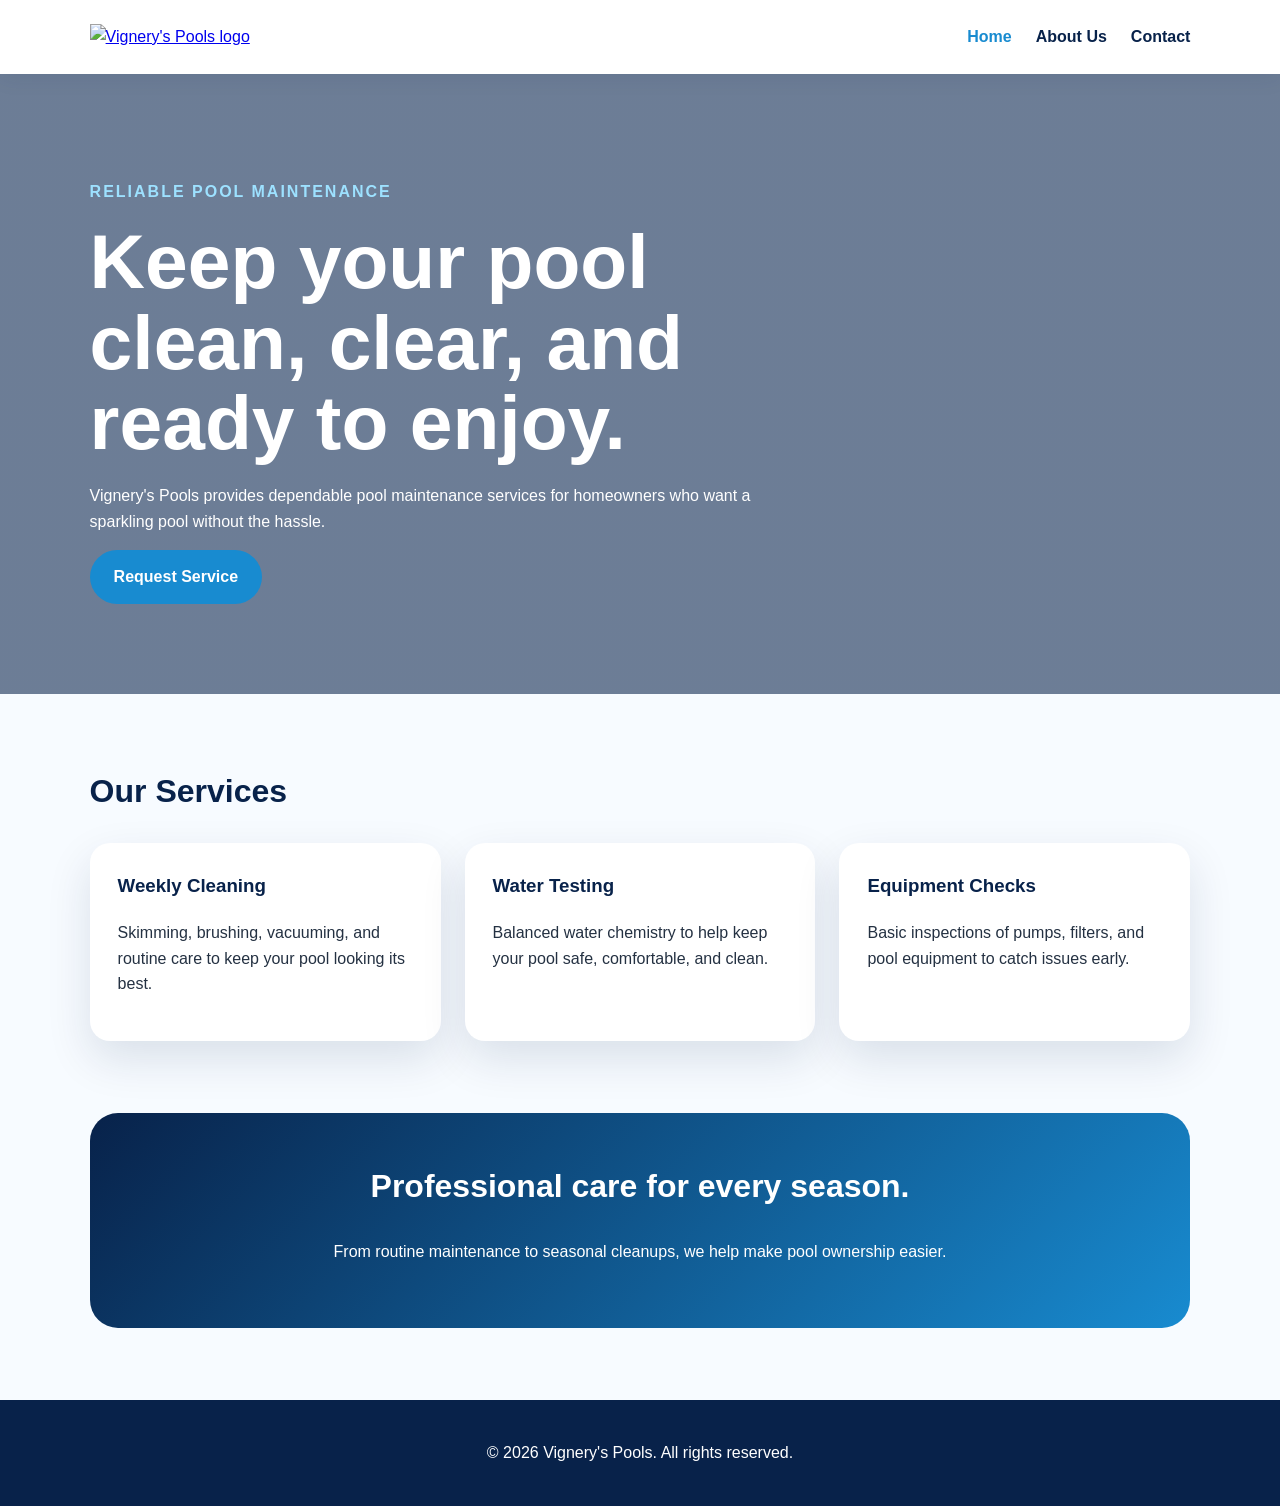
==== index.html @ f6c72c8c "Update index.html" ====
<!DOCTYPE html>
<html lang="en">
<head>
  <meta charset="UTF-8" />
  <meta name="viewport" content="width=device-width, initial-scale=1.0" />
  <title>Vignery's Pools | Pool Maintenance</title>
  <link rel="stylesheet" href="styles.css" />
</head>
<body>
  <header class="site-header">
    <a class="brand" href="index.html">
      <img src="https://github.com/mikevignery/Test_Site/blob/main/logo.png?raw=true" alt="Vignery's Pools logo" />
    </a>
    <nav class="nav">
      <a href="index.html" class="active">Home</a>
      <a href="about-us.html">About Us</a>
      <a href="contact.html">Contact</a>
    </nav>
  </header>

  <main>
    <section class="hero">
      <div class="hero-content">
        <p class="eyebrow">Reliable Pool Maintenance</p>
        <h1>Keep your pool clean, clear, and ready to enjoy.</h1>
        <p>
          Vignery's Pools provides dependable pool maintenance services for homeowners who want a sparkling pool without the hassle.
        </p>
        <a class="button" href="contact.html">Request Service</a>
      </div>
    </section>

    <section class="section">
      <h2>Our Services</h2>
      <div class="cards">
        <article class="card">
          <h3>Weekly Cleaning</h3>
          <p>Skimming, brushing, vacuuming, and routine care to keep your pool looking its best.</p>
        </article>
        <article class="card">
          <h3>Water Testing</h3>
          <p>Balanced water chemistry to help keep your pool safe, comfortable, and clean.</p>
        </article>
        <article class="card">
          <h3>Equipment Checks</h3>
          <p>Basic inspections of pumps, filters, and pool equipment to catch issues early.</p>
        </article>
      </div>
    </section>

    <section class="banner">
      <h2>Professional care for every season.</h2>
      <p>From routine maintenance to seasonal cleanups, we help make pool ownership easier.</p>
    </section>
  </main>

  <footer>
    <p>&copy; 2026 Vignery's Pools. All rights reserved.</p>
  </footer>
</body>
</html>
---- styles.css ----
:root {
  --navy: #08224a;
  --blue: #188bd0;
  --light-blue: #eaf7ff;
  --text: #243142;
  --muted: #667085;
  --white: #ffffff;
  --shadow: 0 18px 45px rgba(8, 34, 74, 0.12);
}

* {
  box-sizing: border-box;
}

.contact-form {
  max-width: 650px;
  margin: 30px auto 0;
  display: flex;
  flex-direction: column;
  gap: 12px;
}

.contact-form input,
.contact-form textarea {
  padding: 14px;
  border: 1px solid #cfd8dc;
  border-radius: 8px;
  font-size: 1rem;
}

.contact-form button {
  margin-top: 10px;
  padding: 14px;
  border: none;
  border-radius: 8px;
  background: #0077b6;
  color: white;
  font-size: 1rem;
  font-weight: bold;
  cursor: pointer;
}

body {
  margin: 0;
  font-family: Arial, Helvetica, sans-serif;
  color: var(--text);
  background: #f7fbff;
  line-height: 1.6;
}

.site-header {
  display: flex;
  align-items: center;
  justify-content: space-between;
  padding: 24px 7%;
  background: var(--white);
  box-shadow: 0 4px 20px rgba(8, 34, 74, 0.08);
  position: sticky;
  top: 0;
  z-index: 10;
}

.brand img {
  width: 165px;
  height: auto;
  display: block;
}

.nav {
  display: flex;
  gap: 24px;
}

.nav a {
  color: var(--navy);
  text-decoration: none;
  font-weight: 700;
}

.nav a:hover,
.nav a.active {
  color: var(--blue);
}

.hero {
  min-height: 620px;
  display: flex;
  align-items: center;
  padding: 80px 7%;
  background:
    linear-gradient(rgba(8, 34, 74, 0.58), rgba(8, 34, 74, 0.58)),
    url('https://images.unsplash.com/photo-1575429198097-0414ec08e8cd?auto=format&fit=crop&w=1800&q=80') center/cover;
  color: var(--white);
}

.hero-content {
  max-width: 680px;
}

.eyebrow {
  text-transform: uppercase;
  letter-spacing: 2px;
  font-weight: 700;
  color: #9de1ff;
}

h1 {
  font-size: clamp(2.4rem, 6vw, 4.8rem);
  line-height: 1.05;
  margin: 0 0 20px;
}

h2 {
  color: var(--navy);
  font-size: 2rem;
  margin-top: 0;
}

.button,
button {
  display: inline-block;
  border: none;
  background: var(--blue);
  color: var(--white);
  padding: 14px 24px;
  border-radius: 999px;
  font-weight: 800;
  text-decoration: none;
  cursor: pointer;
  transition: transform 0.2s ease, background 0.2s ease;
}

.button:hover,
button:hover {
  transform: translateY(-2px);
  background: #0f73b2;
}

.section {
  padding: 72px 7%;
}

.cards {
  display: grid;
  grid-template-columns: repeat(3, 1fr);
  gap: 24px;
}

.card,
.highlight-box,
.contact-form,
.contact-card {
  background: var(--white);
  border-radius: 20px;
  padding: 28px;
  box-shadow: var(--shadow);
}

.card h3 {
  color: var(--navy);
  margin-top: 0;
}

.banner {
  margin: 0 7% 72px;
  padding: 48px;
  border-radius: 28px;
  background: linear-gradient(135deg, var(--navy), var(--blue));
  color: var(--white);
  text-align: center;
}

.banner h2,
.banner p {
  color: var(--white);
}

.banner.light {
  background: var(--light-blue);
  color: var(--navy);
}

.banner.light h2 {
  color: var(--navy);
}

.page-hero {
  padding: 80px 7%;
  background: linear-gradient(135deg, var(--light-blue), #ffffff);
  text-align: center;
}

.page-hero p {
  max-width: 720px;
  margin: 0 auto;
  color: var(--muted);
}

.two-column,
.contact-layout {
  display: grid;
  grid-template-columns: 1.3fr 0.7fr;
  gap: 32px;
  align-items: start;
}

.highlight-box ul {
  padding-left: 20px;
  margin-bottom: 0;
}

.contact-form {
  display: grid;
  gap: 12px;
}

label {
  font-weight: 700;
  color: var(--navy);
}

input,
textarea {
  width: 100%;
  padding: 14px 16px;
  border: 1px solid #d0d7e2;
  border-radius: 12px;
  font: inherit;
}

textarea {
  resize: vertical;
}

.note {
  font-size: 0.95rem;
  color: var(--muted);
}

footer {
  padding: 24px 7%;
  background: var(--navy);
  color: var(--white);
  text-align: center;
}

@media (max-width: 800px) {
  .site-header {
    flex-direction: column;
    gap: 16px;
  }

  .nav {
    flex-wrap: wrap;
    justify-content: center;
  }

  .cards,
  .two-column,
  .contact-layout {
    grid-template-columns: 1fr;
  }

  .hero {
    min-height: 520px;
  }
}
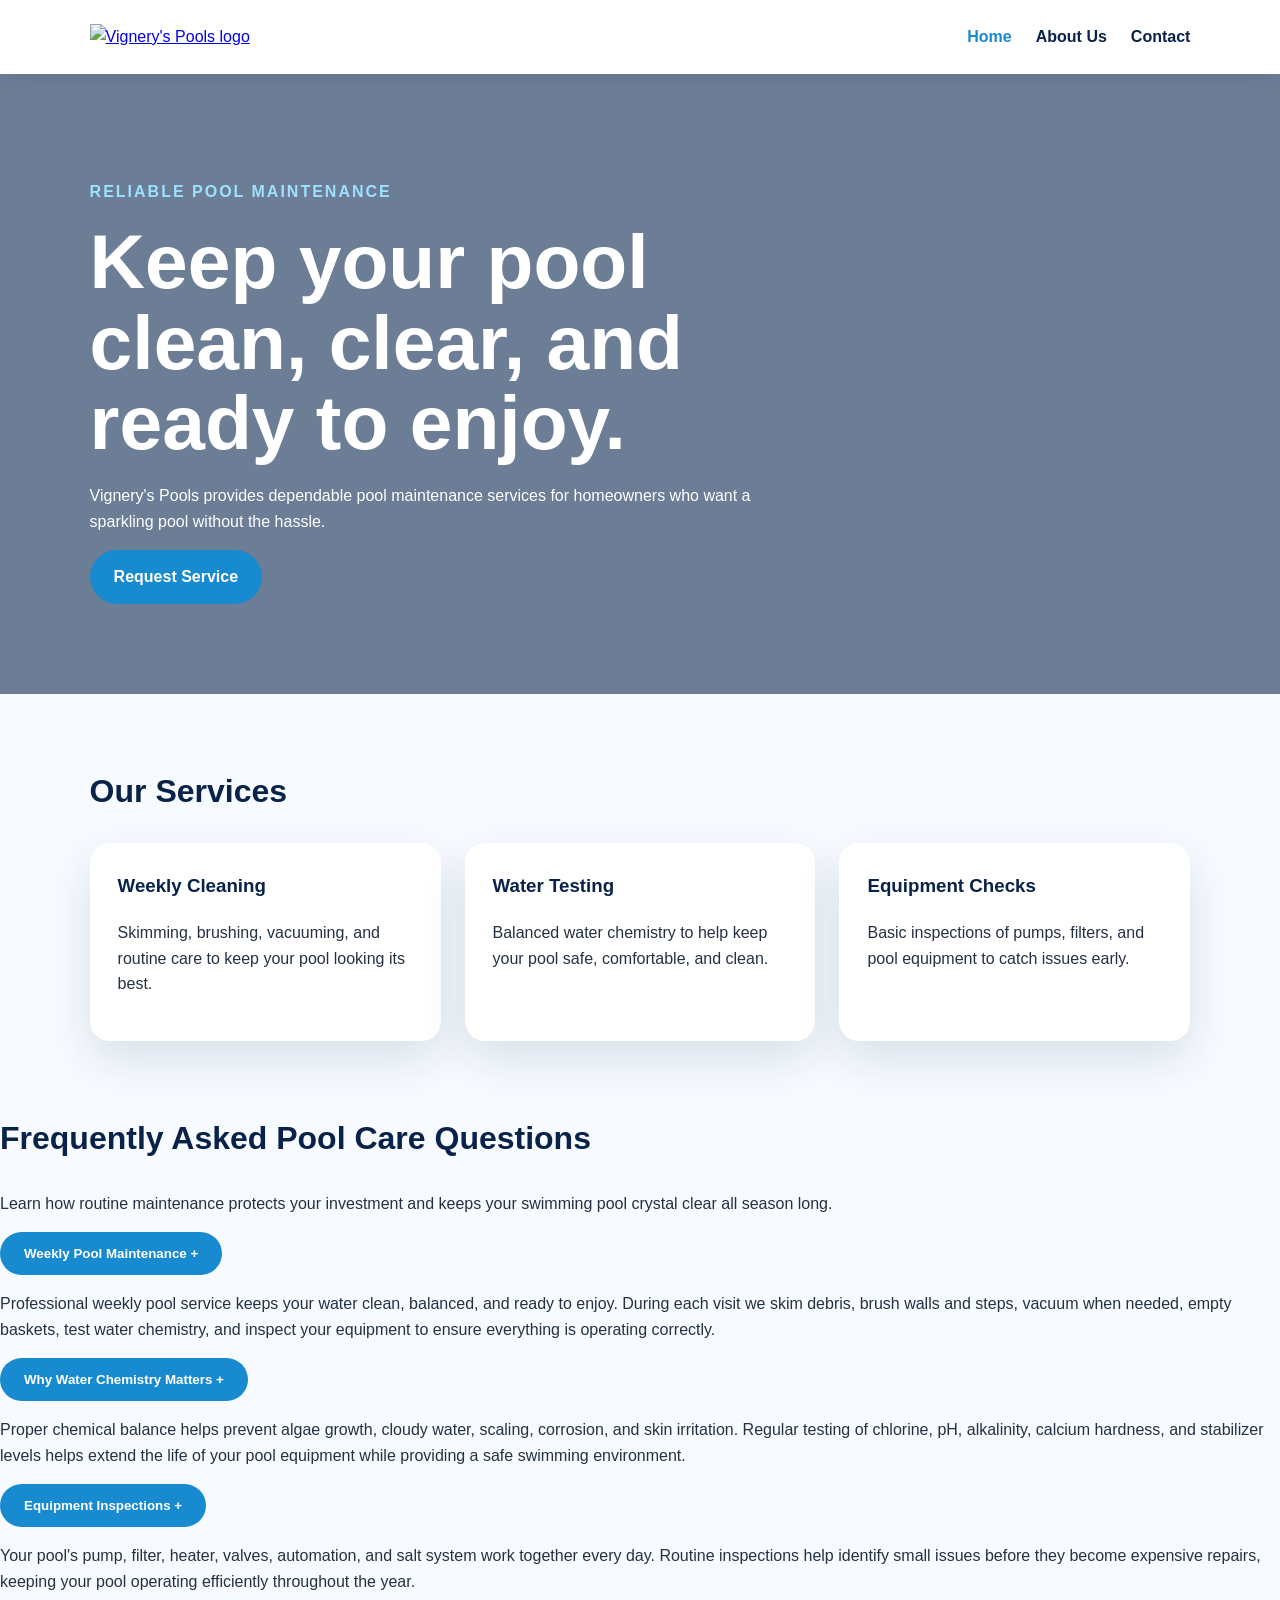
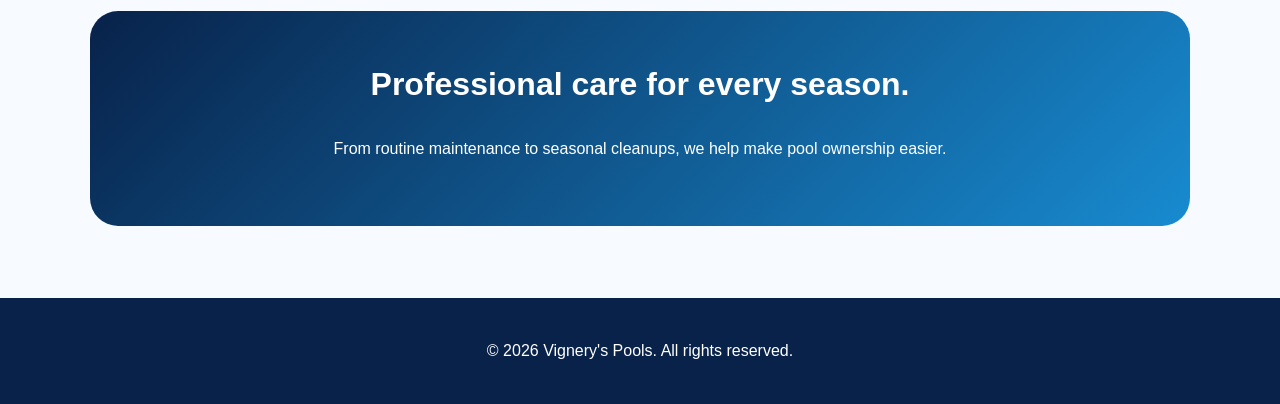
==== commit 9b46a0d8: "Implement pool care accordion with FAQs Added a pool care accordion section with FAQs about maintena" ====
--- a/index.html
+++ b/index.html
@@ -13,7 +13,7 @@
     </a>
     <nav class="nav">
       <a href="index.html" class="active">Home</a>
-      <a href="about-us.html">About Us</a>
+      <a href="about.html">About Us</a>
       <a href="contact.html">Contact</a>
     </nav>
   </header>
@@ -48,6 +48,105 @@
       </div>
     </section>
 
+    <!-- =========================================
+     POOL CARE ACCORDION
+========================================== -->
+
+<section class="pool-accordion-section">
+    <div class="container">
+
+        <div class="section-heading">
+            <h2>Frequently Asked Pool Care Questions</h2>
+            <p>
+                Learn how routine maintenance protects your investment and keeps your
+                swimming pool crystal clear all season long.
+            </p>
+        </div>
+
+        <div class="accordion">
+
+            <!-- Item 1 -->
+            <div class="accordion-item active">
+                <button class="accordion-header">
+                    <span>Weekly Pool Maintenance</span>
+                    <span class="icon">+</span>
+                </button>
+
+                <div class="accordion-content">
+                    <p>
+                        Professional weekly pool service keeps your water clean,
+                        balanced, and ready to enjoy. During each visit we skim
+                        debris, brush walls and steps, vacuum when needed,
+                        empty baskets, test water chemistry, and inspect your
+                        equipment to ensure everything is operating correctly.
+                    </p>
+                </div>
+            </div>
+
+            <!-- Item 2 -->
+            <div class="accordion-item">
+                <button class="accordion-header">
+                    <span>Why Water Chemistry Matters</span>
+                    <span class="icon">+</span>
+                </button>
+
+                <div class="accordion-content">
+                    <p>
+                        Proper chemical balance helps prevent algae growth,
+                        cloudy water, scaling, corrosion, and skin irritation.
+                        Regular testing of chlorine, pH, alkalinity, calcium
+                        hardness, and stabilizer levels helps extend the life
+                        of your pool equipment while providing a safe swimming
+                        environment.
+                    </p>
+                </div>
+            </div>
+
+            <!-- Item 3 -->
+            <div class="accordion-item">
+                <button class="accordion-header">
+                    <span>Equipment Inspections</span>
+                    <span class="icon">+</span>
+                </button>
+
+                <div class="accordion-content">
+                    <p>
+                        Your pool's pump, filter, heater, valves, automation,
+                        and salt system work together every day. Routine
+                        inspections help identify small issues before they
+                        become expensive repairs, keeping your pool operating
+                        efficiently throughout the year.
+                    </p>
+                </div>
+            </div>
+
+        </div>
+
+    </div>
+</section>
+
+<script>
+const accordionItems = document.querySelectorAll(".accordion-item");
+
+accordionItems.forEach(item => {
+
+    const header = item.querySelector(".accordion-header");
+
+    header.addEventListener("click", () => {
+
+        accordionItems.forEach(i => {
+            if(i !== item){
+                i.classList.remove("active");
+            }
+        });
+
+        item.classList.toggle("active");
+
+    });
+
+});
+</script>
+
     <section class="banner">
       <h2>Professional care for every season.</h2>
       <p>From routine maintenance to seasonal cleanups, we help make pool ownership easier.</p>
--- a/styles.css
+++ b/styles.css
@@ -10,6 +10,37 @@
 
 * {
   box-sizing: border-box;
+}
+.map-section {
+  padding: 60px 20px;
+  text-align: center;
+  background: #f4fbff;
+}
+
+.map-section h2 {
+  font-size: 2rem;
+  margin-bottom: 10px;
+  color: #003049;
+}
+
+.map-section p {
+  margin-bottom: 25px;
+  color: #4a4a4a;
+}
+
+.map-container {
+  max-width: 900px;
+  height: 400px;
+  margin: 0 auto;
+  border-radius: 16px;
+  overflow: hidden;
+  box-shadow: 0 8px 24px rgba(0, 0, 0, 0.15);
+}
+
+.map-container iframe {
+  width: 100%;
+  height: 100%;
+  border: 0;
 }
 
 .contact-form {
@@ -89,8 +120,11 @@
   padding: 80px 7%;
   background:
     linear-gradient(rgba(8, 34, 74, 0.58), rgba(8, 34, 74, 0.58)),
-    url('https://images.unsplash.com/photo-1575429198097-0414ec08e8cd?auto=format&fit=crop&w=1800&q=80') center/cover;
-  color: var(--white);
+    url('https://github.com/mikevignery/Test_Site/blob/main/Charlotte%20Pool%20Image.png?raw=true') center/cover;
+  color: var(--white);
+  z-index: 1;
+  overflow: hidden;
+  position: sticky;
 }
 
 .hero-content {
@@ -175,6 +209,11 @@
   color: var(--white);
 }
 
+.banner.dark {
+  background: var(--dark-blue);
+  color: var(--navy);
+}
+
 .banner.light {
   background: var(--light-blue);
   color: var(--navy);
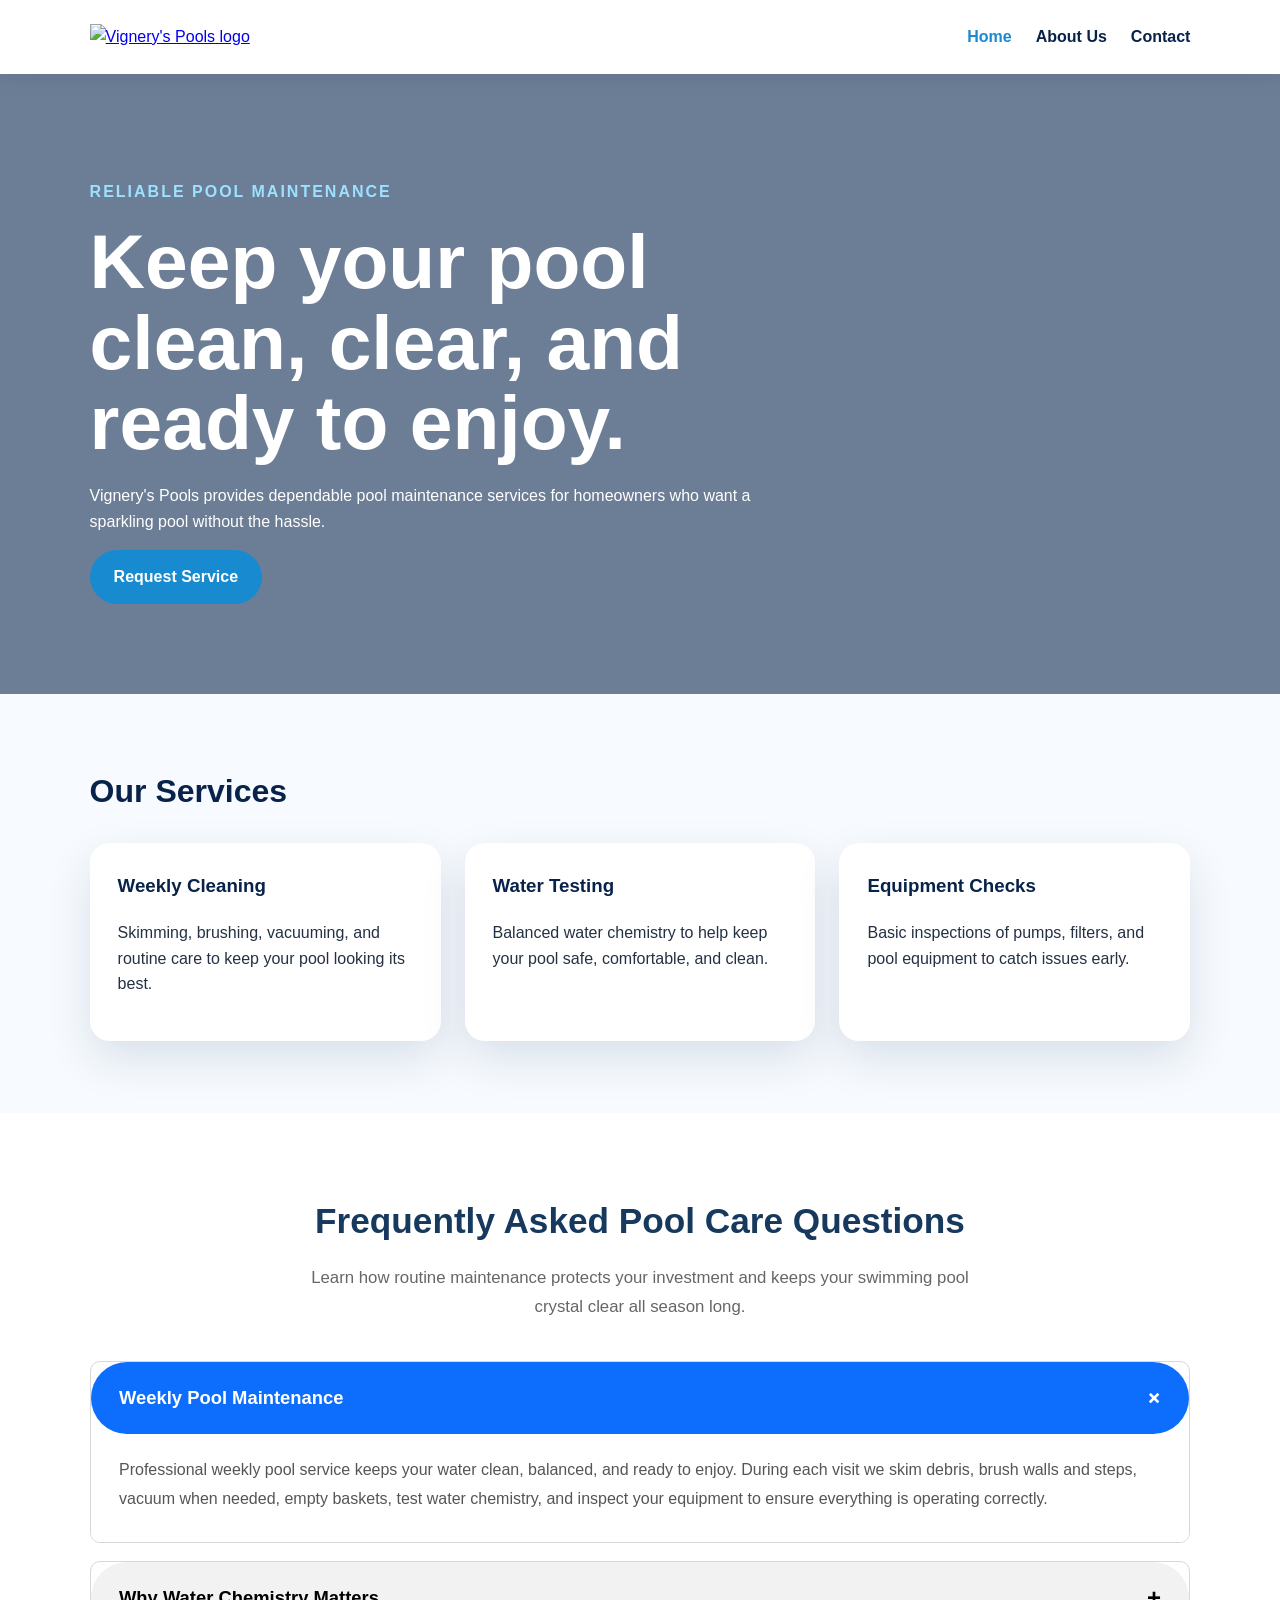
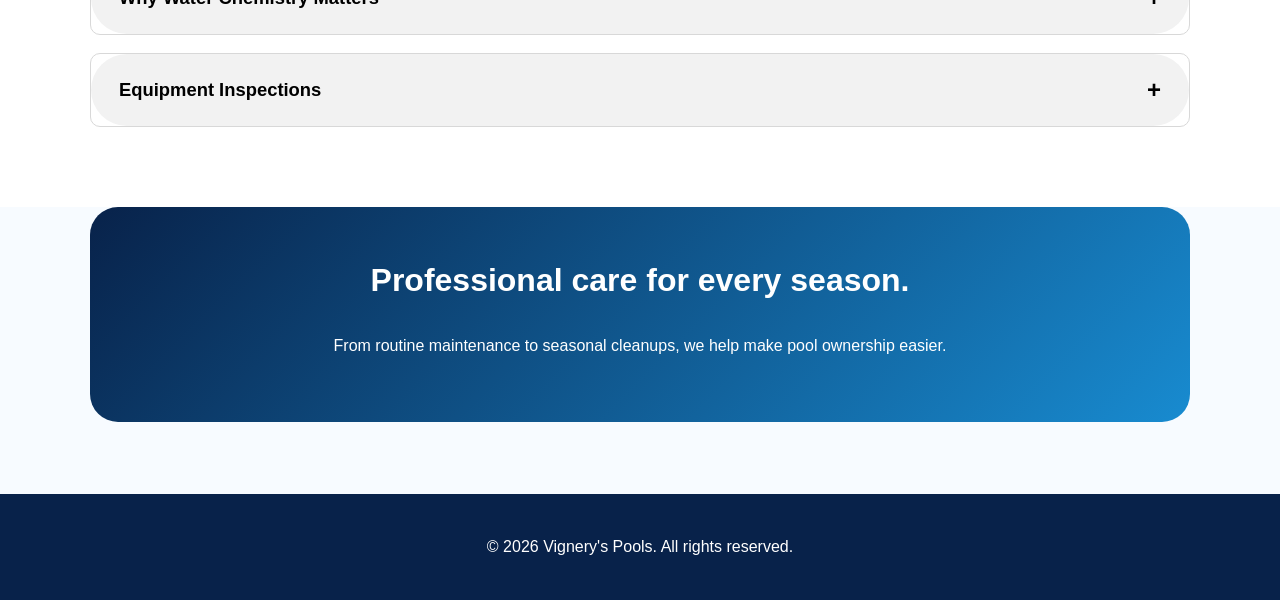
==== commit 499c666c: "Remove duplicate banner and footer sections Removed duplicate banner and footer sections from index." ====
--- a/index.html
+++ b/index.html
@@ -125,7 +125,19 @@
     </div>
 </section>
 
-<script>
+
+
+    <section class="banner">
+      <h2>Professional care for every season.</h2>
+      <p>From routine maintenance to seasonal cleanups, we help make pool ownership easier.</p>
+    </section>
+  </main>
+
+  <footer>
+    <p>&copy; 2026 Vignery's Pools. All rights reserved.</p>
+  </footer>
+
+  <script>
 const accordionItems = document.querySelectorAll(".accordion-item");
 
 accordionItems.forEach(item => {
@@ -146,15 +158,5 @@
 
 });
 </script>
-
-    <section class="banner">
-      <h2>Professional care for every season.</h2>
-      <p>From routine maintenance to seasonal cleanups, we help make pool ownership easier.</p>
-    </section>
-  </main>
-
-  <footer>
-    <p>&copy; 2026 Vignery's Pools. All rights reserved.</p>
-  </footer>
 </body>
 </html>
--- a/styles.css
+++ b/styles.css
@@ -10,6 +10,125 @@
 
 * {
   box-sizing: border-box;
+}
+/* =========================================
+   POOL ACCORDION
+========================================= */
+
+.pool-accordion-section{
+    padding:80px 20px;
+    background:#ffffff;
+}
+
+.pool-accordion-section .container{
+    max-width:1100px;
+    margin:auto;
+}
+
+.section-heading{
+    text-align:center;
+    margin-bottom:40px;
+}
+
+.section-heading h2{
+    font-size:2.2rem;
+    color:#16395d;
+    margin-bottom:15px;
+}
+
+.section-heading p{
+    color:#666;
+    font-size:1.05rem;
+    max-width:700px;
+    margin:auto;
+    line-height:1.7;
+}
+
+.accordion{
+    display:flex;
+    flex-direction:column;
+    gap:18px;
+}
+
+.accordion-item{
+    border-radius:10px;
+    overflow:hidden;
+    border:1px solid #d8d8d8;
+}
+
+.accordion-header{
+    width:100%;
+    border:none;
+    background:#f2f2f2;
+    color:#000;
+    cursor:pointer;
+
+    display:flex;
+    justify-content:space-between;
+    align-items:center;
+
+    padding:22px 28px;
+
+    font-size:1.15rem;
+    font-weight:600;
+
+    transition:.3s;
+}
+
+.accordion-header:hover{
+    background:#e8e8e8;
+}
+
+.accordion-content{
+    background:#ffffff;
+
+    max-height:0;
+    overflow:hidden;
+
+    transition:max-height .35s ease;
+
+    padding:0 28px;
+}
+
+.accordion-content p{
+    margin:22px 0 28px;
+    color:#555;
+    line-height:1.8;
+}
+
+/* ACTIVE */
+
+.accordion-item.active .accordion-header{
+    background:#0D6EFD;
+    color:#fff;
+}
+
+.accordion-item.active .accordion-content{
+    max-height:350px;
+}
+
+.icon{
+    font-size:1.5rem;
+    transition:.3s;
+    font-weight:bold;
+}
+
+.accordion-item.active .icon{
+    transform:rotate(45deg);
+    color:#fff;
+}
+
+@media(max-width:768px){
+
+.section-heading h2{
+    font-size:1.8rem;
+}
+
+.accordion-header{
+    font-size:1rem;
+    padding:18px 20px;
+}
+
 }
 .map-section {
   padding: 60px 20px;
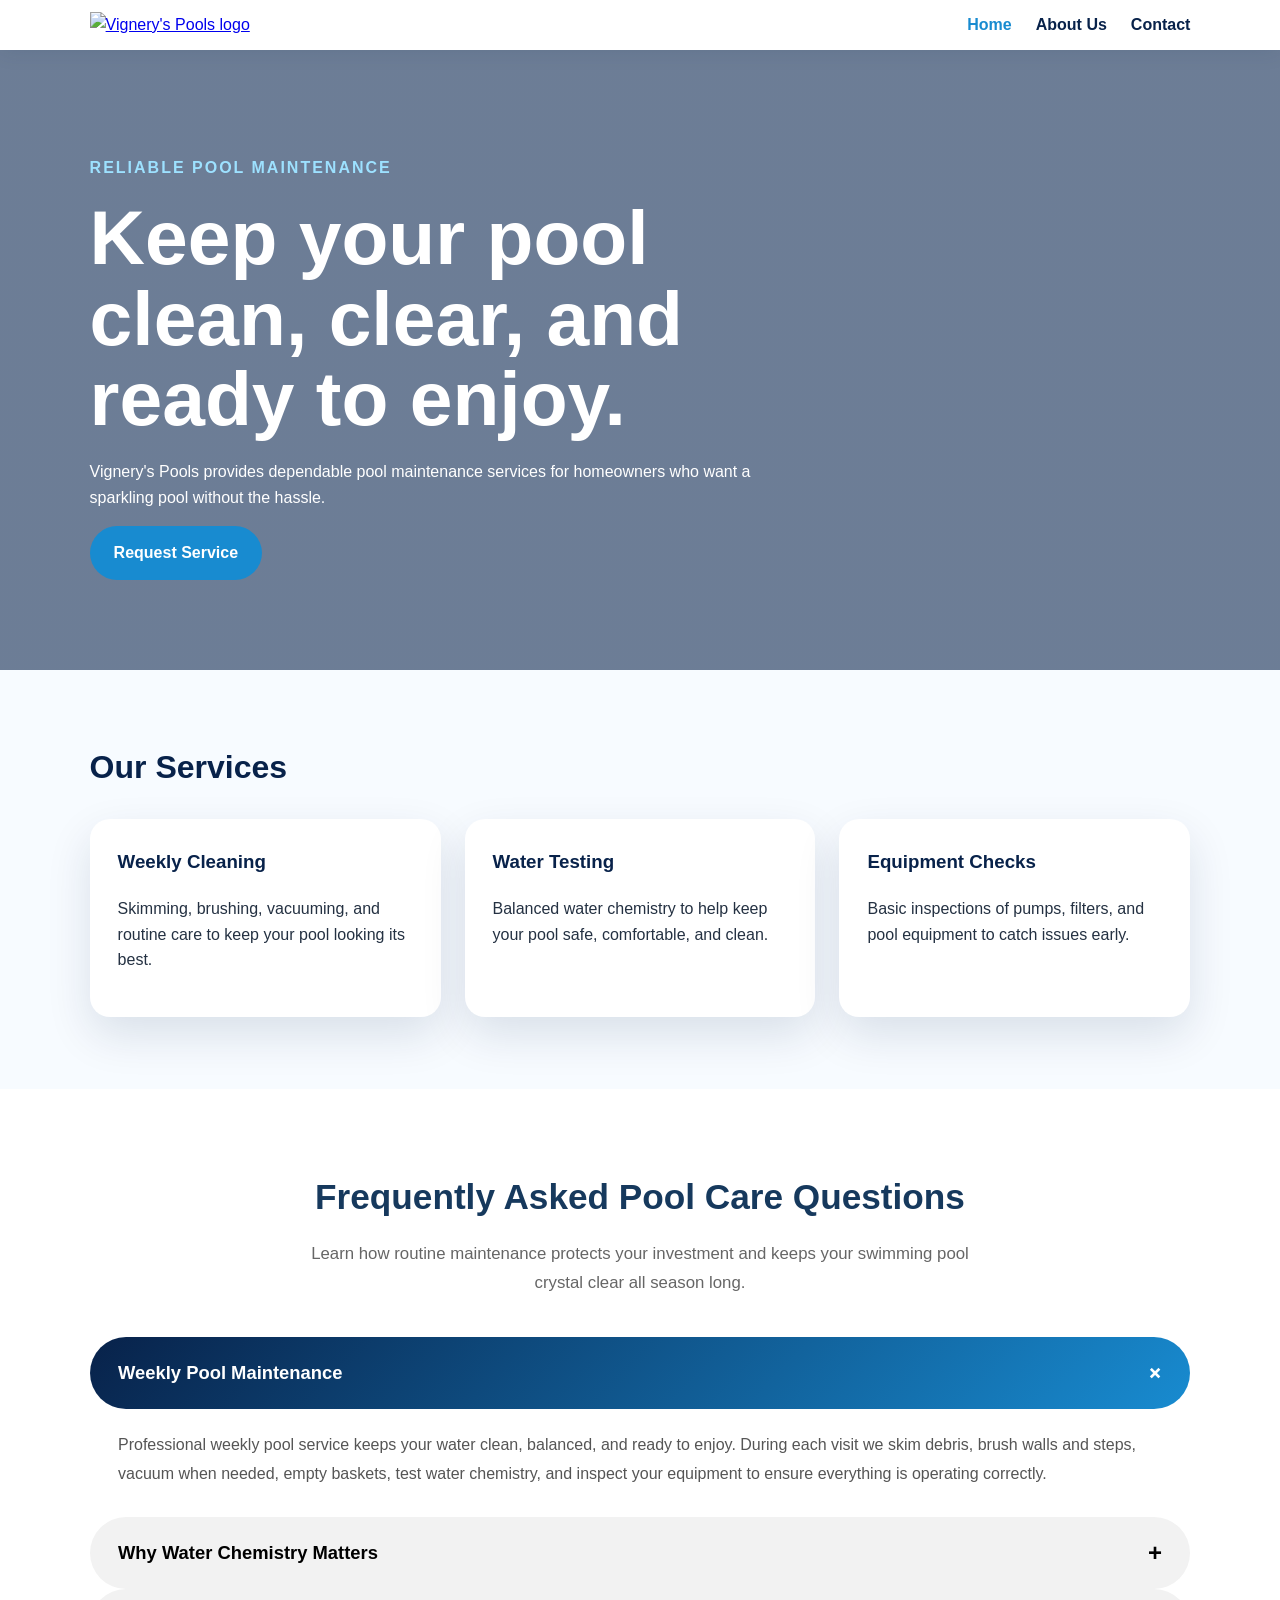
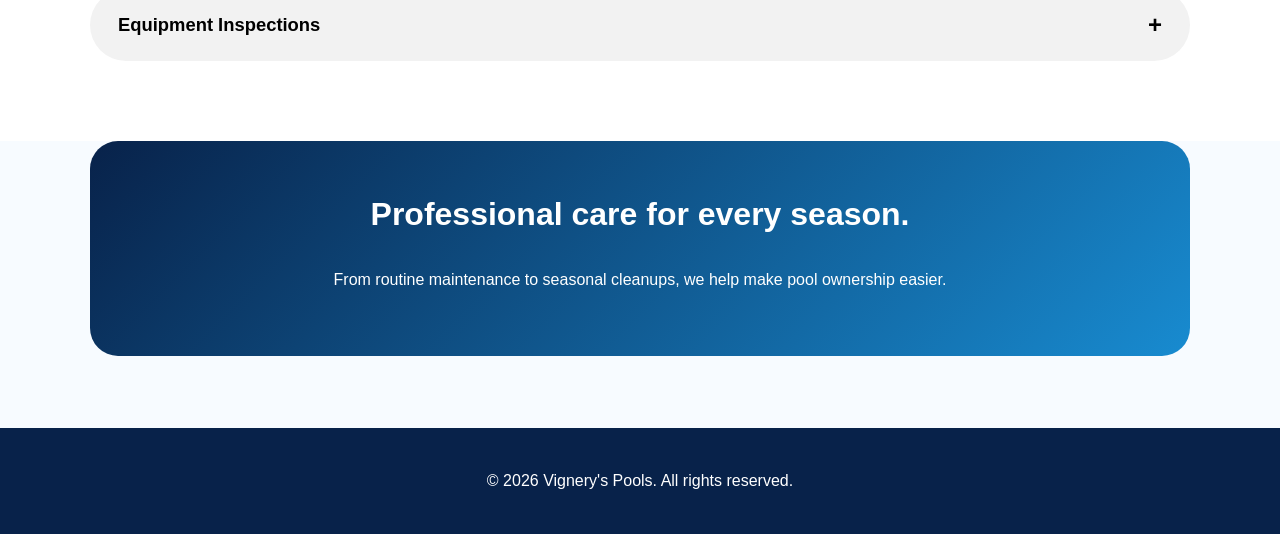
==== commit 7d8307ec: "Update stylesheet link to StyleV2.css" ====
--- a/index.html
+++ b/index.html
@@ -4,7 +4,7 @@
   <meta charset="UTF-8" />
   <meta name="viewport" content="width=device-width, initial-scale=1.0" />
   <title>Vignery's Pools | Pool Maintenance</title>
-  <link rel="stylesheet" href="styles.css" />
+  <link rel="stylesheet" href="StyleV2.css" />
 </head>
 <body>
   <header class="site-header">
--- a/StyleV2.css
+++ b/StyleV2.css
@@ -0,0 +1,427 @@
+:root {
+  --navy: #08224a;
+  --blue: #188bd0;
+  --light-blue: #eaf7ff;
+  --text: #243142;
+  --muted: #667085;
+  --white: #ffffff;
+  --shadow: 0 18px 45px rgba(8, 34, 74, 0.12);
+}
+
+* {
+  box-sizing: border-box;
+}
+/* =========================================
+   POOL ACCORDION
+========================================= */
+
+.pool-accordion-section{
+    padding:80px 20px;
+    background:#ffffff;
+}
+
+.pool-accordion-section .container{
+    max-width:1100px;
+    margin:auto;
+  border-radius: 0;
+}
+
+.section-heading{
+    text-align:center;
+    margin-bottom:40px;
+}
+
+.section-heading h2{
+    font-size:2.2rem;
+    color:#16395d;
+    margin-bottom:15px;
+}
+
+.section-heading p{
+    color:#666;
+    font-size:1.05rem;
+    max-width:700px;
+    margin:auto;
+    line-height:1.7;
+}
+
+.accordion{
+    display:flex;
+    flex-direction:column;
+    /*gap:18px;*/
+}
+
+.accordion-item{
+    border-radius:0;
+    overflow:hidden;
+    /*(border:1px solid #d8d8d8;*/
+}
+
+.accordion-header{
+    width:100%;
+    border:none;
+    background:#f2f2f2;
+    color:#000;
+    cursor:pointer;
+
+    display:flex;
+    justify-content:space-between;
+    align-items:center;
+
+    padding:22px 28px;
+
+    font-size:1.15rem;
+    font-weight:600;
+
+    transition:.3s;
+}
+
+.accordion-header:hover{
+    background:#e8e8e8;
+}
+
+.accordion-content{
+    background:#ffffff;
+
+    max-height:0;
+    overflow:hidden;
+
+    transition:max-height .35s ease;
+
+    padding:0 28px;
+}
+
+.accordion-content p{
+    margin:22px 0 28px;
+    color:#555;
+    line-height:1.8;
+}
+
+/* ACTIVE */
+
+.accordion-item.active .accordion-header{
+  background: linear-gradient(135deg, var(--navy), var(--blue));  
+  /*background:#0D6EFD;*/
+    color:#fff;
+}
+
+.accordion-item.active .accordion-content{
+    max-height:350px;
+}
+
+.icon{
+    font-size:1.5rem;
+    transition:.3s;
+    font-weight:bold;
+}
+
+.accordion-item.active .icon{
+    transform:rotate(45deg);
+    color:#fff;
+}
+
+@media(max-width:768px){
+
+.section-heading h2{
+    font-size:1.8rem;
+}
+
+.accordion-header{
+    font-size:1rem;
+    padding:18px 20px;
+}
+
+}
+.map-section {
+  padding: 60px 20px;
+  text-align: center;
+  background: #f4fbff;
+}
+
+.map-section h2 {
+  font-size: 2rem;
+  margin-bottom: 10px;
+  color: #003049;
+}
+
+.map-section p {
+  margin-bottom: 25px;
+  color: #4a4a4a;
+}
+
+.map-container {
+  max-width: 900px;
+  height: 400px;
+  margin: 0 auto;
+  border-radius: 16px;
+  overflow: hidden;
+  box-shadow: 0 8px 24px rgba(0, 0, 0, 0.15);
+}
+
+.map-container iframe {
+  width: 100%;
+  height: 100%;
+  border: 0;
+}
+
+.contact-form {
+  max-width: 650px;
+  margin: 30px auto 0;
+  display: flex;
+  flex-direction: column;
+  gap: 12px;
+}
+
+.contact-form input,
+.contact-form textarea {
+  padding: 14px;
+  border: 1px solid #cfd8dc;
+  border-radius: 8px;
+  font-size: 1rem;
+}
+
+.contact-form button {
+  margin-top: 10px;
+  padding: 14px;
+  border: none;
+  border-radius: 8px;
+  background: #0077b6;
+  color: white;
+  font-size: 1rem;
+  font-weight: bold;
+  cursor: pointer;
+}
+
+body {
+  margin: 0;
+  font-family: Arial, Helvetica, sans-serif;
+  color: var(--text);
+  background: #f7fbff;
+  line-height: 1.6;
+}
+
+.site-header {
+  display: flex;
+  align-items: center;
+  justify-content: space-between;
+  padding: 12px/*24px*/ 7%;
+  background: var(--white);
+  box-shadow: 0 4px 20px rgba(8, 34, 74, 0.08);
+  position: sticky;
+  top: 0;
+  z-index: 10;
+}
+
+.brand img {
+  width: 165px;
+  height: auto;
+  display: block;
+}
+
+.nav {
+  display: flex;
+  gap: 24px;
+}
+
+.nav a {
+  color: var(--navy);
+  text-decoration: none;
+  font-weight: 700;
+}
+
+.nav a:hover,
+.nav a.active {
+  color: var(--blue);
+}
+
+.hero {
+  min-height: 620px;
+  display: flex;
+  align-items: center;
+  padding: 80px 7%;
+  background:
+    linear-gradient(rgba(8, 34, 74, 0.58), rgba(8, 34, 74, 0.58)),
+    url('https://github.com/mikevignery/Test_Site/blob/main/Charlotte%20Pool%20Image.png?raw=true') center/cover;
+  color: var(--white);
+  z-index: 1;
+  overflow: hidden;
+  position: sticky;
+}
+
+.hero-content {
+  max-width: 680px;
+}
+
+.eyebrow {
+  text-transform: uppercase;
+  letter-spacing: 2px;
+  font-weight: 700;
+  color: #9de1ff;
+}
+
+h1 {
+  font-size: clamp(2.4rem, 6vw, 4.8rem);
+  line-height: 1.05;
+  margin: 0 0 20px;
+}
+
+h2 {
+  color: var(--navy);
+  font-size: 2rem;
+  margin-top: 0;
+}
+
+.button,
+button {
+  display: inline-block;
+  border: none;
+  background: var(--blue);
+  color: var(--white);
+  padding: 14px 24px;
+  border-radius: 999px;
+  font-weight: 800;
+  text-decoration: none;
+  cursor: pointer;
+  transition: transform 0.2s ease, background 0.2s ease;
+}
+
+.button:hover,
+button:hover {
+  transform: translateY(-2px);
+  background: #0f73b2;
+}
+
+.section {
+  padding: 72px 7%;
+}
+
+.cards {
+  display: grid;
+  grid-template-columns: repeat(3, 1fr);
+  gap: 24px;
+}
+
+.card,
+.highlight-box,
+.contact-form,
+.contact-card {
+  background: var(--white);
+  border-radius: 20px;
+  padding: 28px;
+  box-shadow: var(--shadow);
+}
+
+.card h3 {
+  color: var(--navy);
+  margin-top: 0;
+}
+
+.banner {
+  margin: 0 7% 72px;
+  padding: 48px;
+  border-radius: 28px;
+  background: linear-gradient(135deg, var(--navy), var(--blue));
+  color: var(--white);
+  text-align: center;
+}
+
+.banner h2,
+.banner p {
+  color: var(--white);
+}
+
+.banner.dark {
+  background: var(--dark-blue);
+  color: var(--navy);
+}
+
+.banner.light {
+  background: var(--light-blue);
+  color: var(--navy);
+}
+
+.banner.light h2 {
+  color: var(--navy);
+}
+
+.page-hero {
+  padding: 80px 7%;
+  background: linear-gradient(135deg, var(--light-blue), #ffffff);
+  text-align: center;
+}
+
+.page-hero p {
+  max-width: 720px;
+  margin: 0 auto;
+  color: var(--muted);
+}
+
+.two-column,
+.contact-layout {
+  display: grid;
+  grid-template-columns: 1.3fr 0.7fr;
+  gap: 32px;
+  align-items: start;
+}
+
+.highlight-box ul {
+  padding-left: 20px;
+  margin-bottom: 0;
+}
+
+.contact-form {
+  display: grid;
+  gap: 12px;
+}
+
+label {
+  font-weight: 700;
+  color: var(--navy);
+}
+
+input,
+textarea {
+  width: 100%;
+  padding: 14px 16px;
+  border: 1px solid #d0d7e2;
+  border-radius: 12px;
+  font: inherit;
+}
+
+textarea {
+  resize: vertical;
+}
+
+.note {
+  font-size: 0.95rem;
+  color: var(--muted);
+}
+
+footer {
+  padding: 24px 7%;
+  background: var(--navy);
+  color: var(--white);
+  text-align: center;
+}
+
+@media (max-width: 800px) {
+  .site-header {
+    flex-direction: column;
+    gap: 16px;
+  }
+
+  .nav {
+    flex-wrap: wrap;
+    justify-content: center;
+  }
+
+  .cards,
+  .two-column,
+  .contact-layout {
+    grid-template-columns: 1fr;
+  }
+
+  .hero {
+    min-height: 520px;
+  }
+}
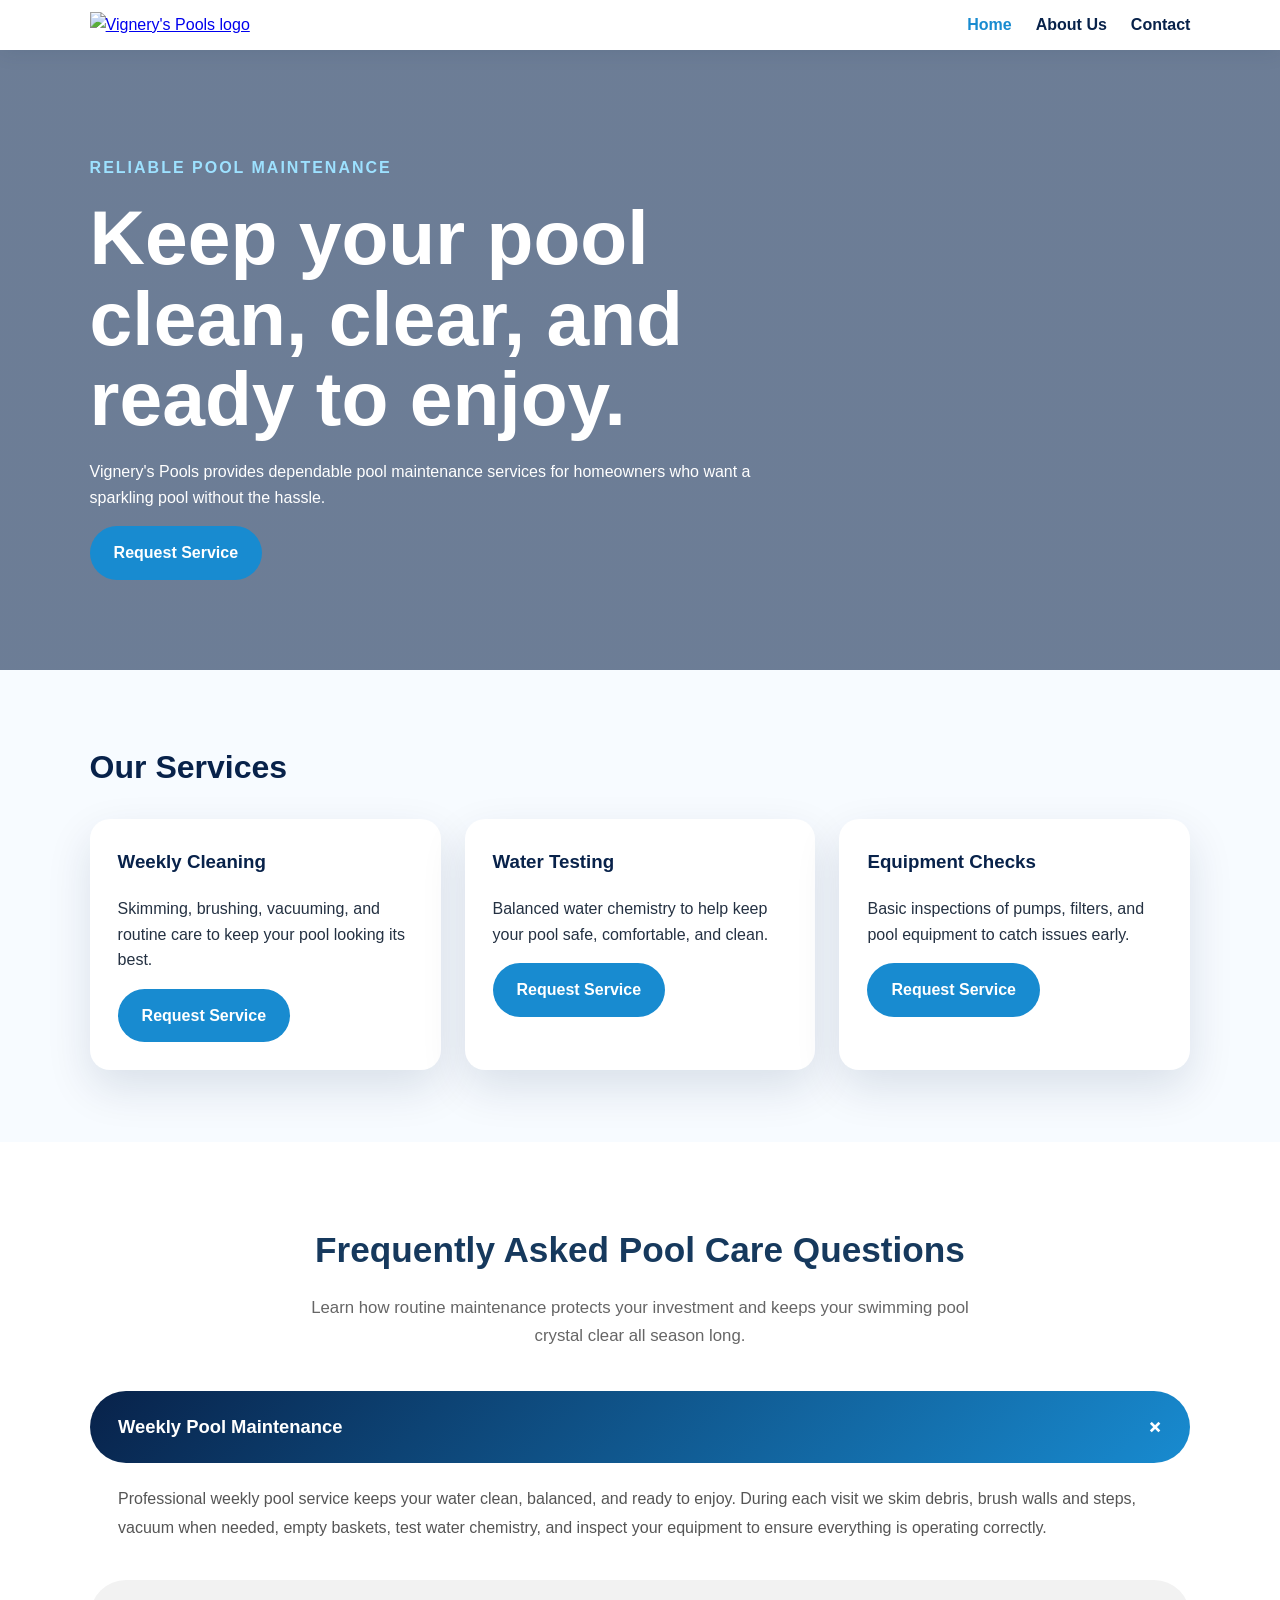
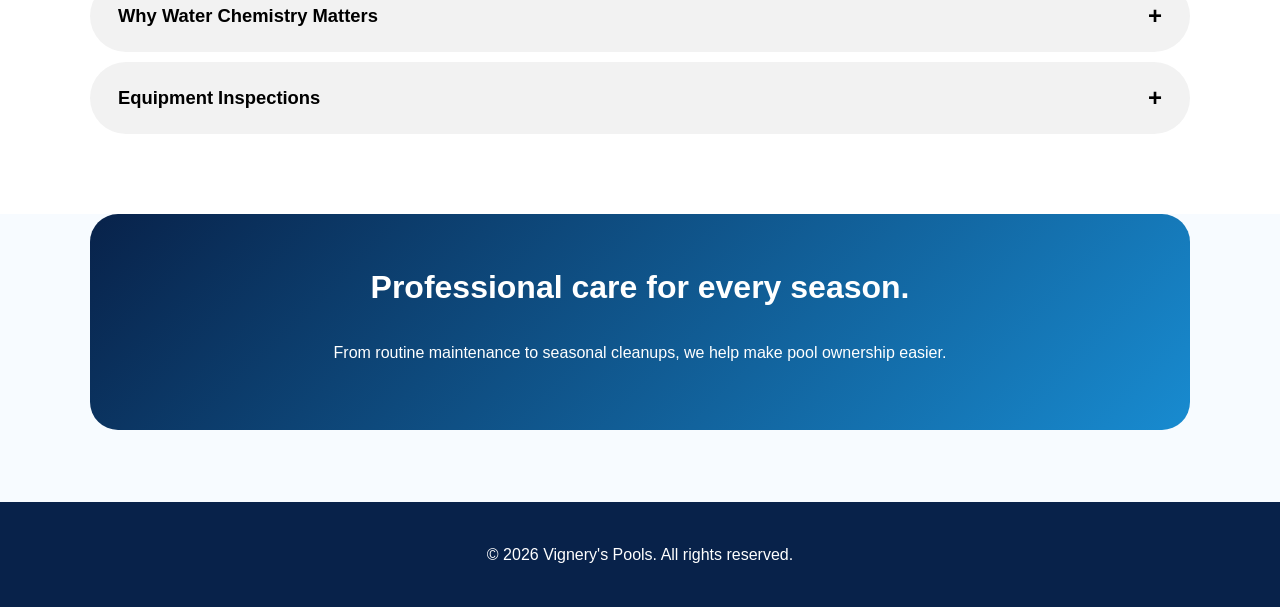
==== commit 4d15d582: "Add 'Request Service' buttons to service cards" ====
--- a/index.html
+++ b/index.html
@@ -36,14 +36,17 @@
         <article class="card">
           <h3>Weekly Cleaning</h3>
           <p>Skimming, brushing, vacuuming, and routine care to keep your pool looking its best.</p>
+           <a class="button" href="contact.html">Request Service</a>
         </article>
         <article class="card">
           <h3>Water Testing</h3>
           <p>Balanced water chemistry to help keep your pool safe, comfortable, and clean.</p>
+           <a class="button" href="contact.html">Request Service</a>
         </article>
         <article class="card">
           <h3>Equipment Checks</h3>
           <p>Basic inspections of pumps, filters, and pool equipment to catch issues early.</p>
+           <a class="button" href="contact.html">Request Service</a>
         </article>
       </div>
     </section>
--- a/StyleV2.css
+++ b/StyleV2.css
@@ -48,7 +48,7 @@
 .accordion{
     display:flex;
     flex-direction:column;
-    /*gap:18px;*/
+    gap:10px;
 }
 
 .accordion-item{
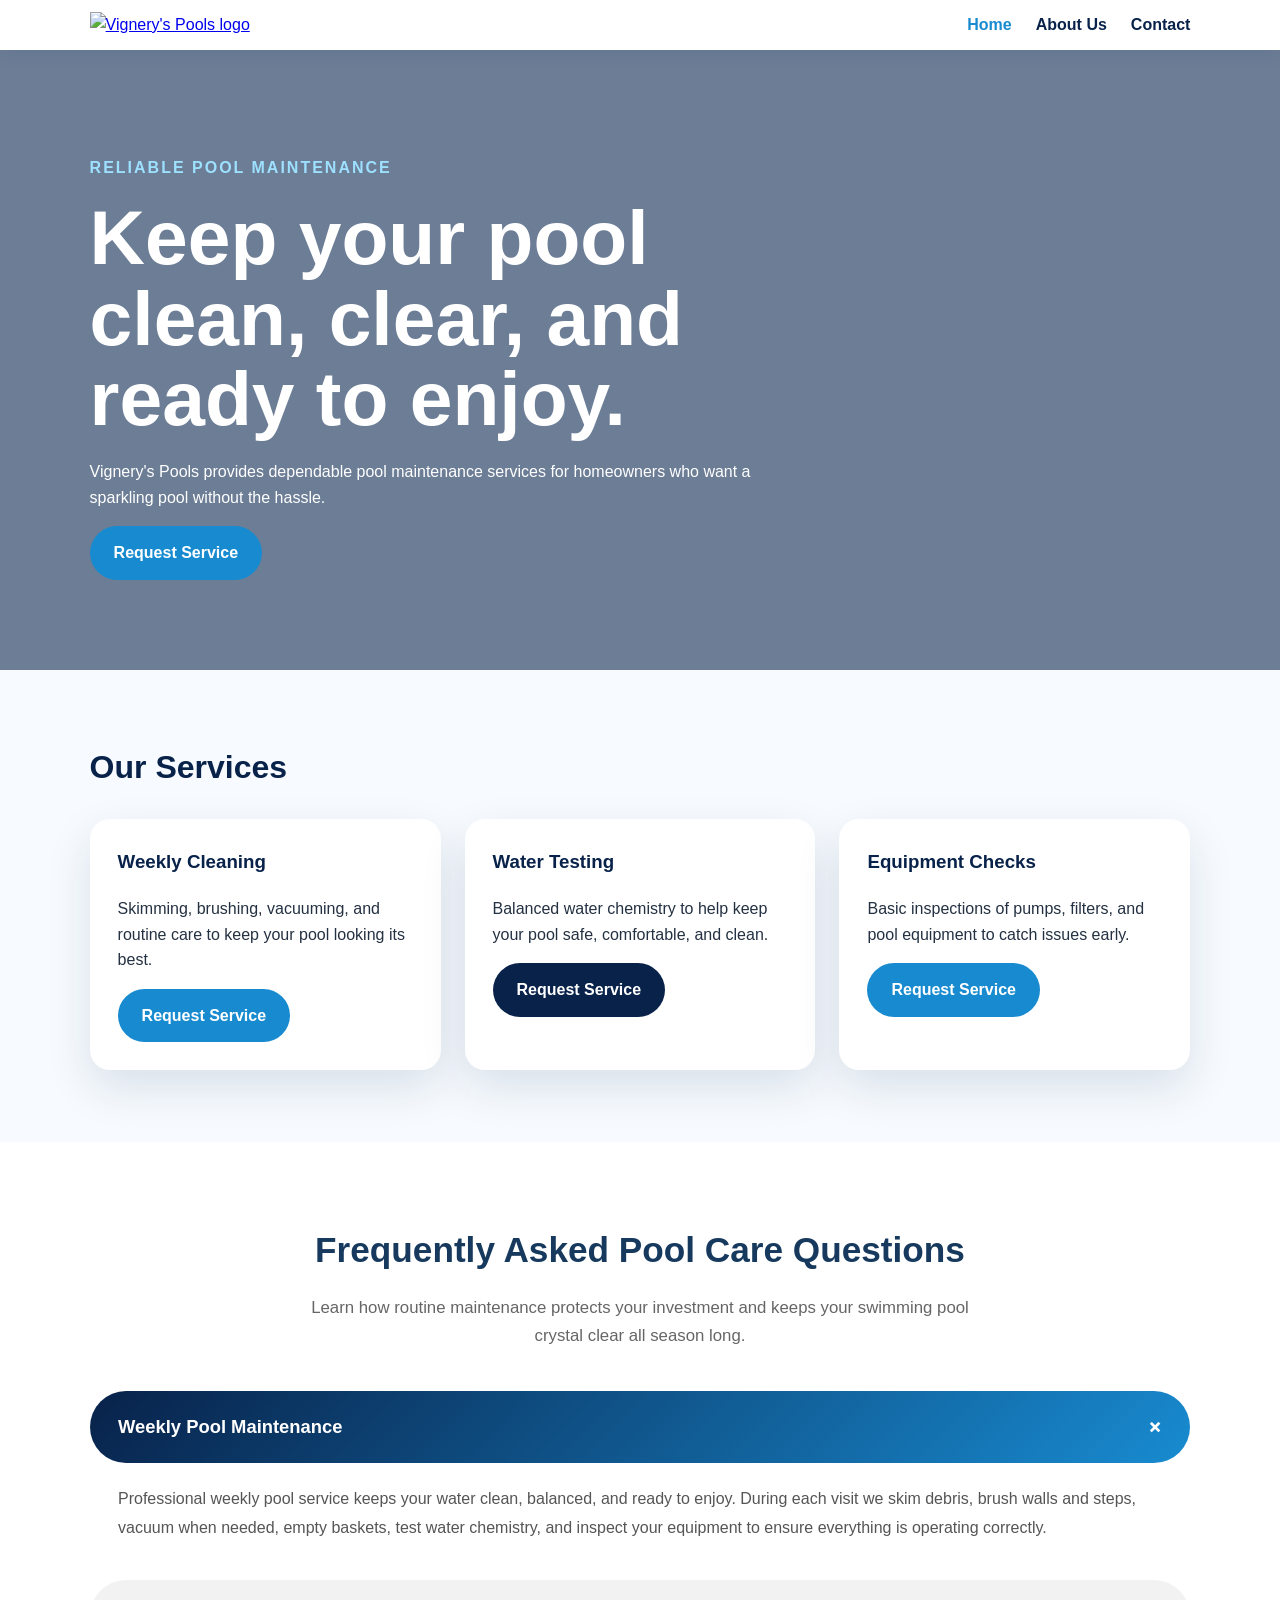
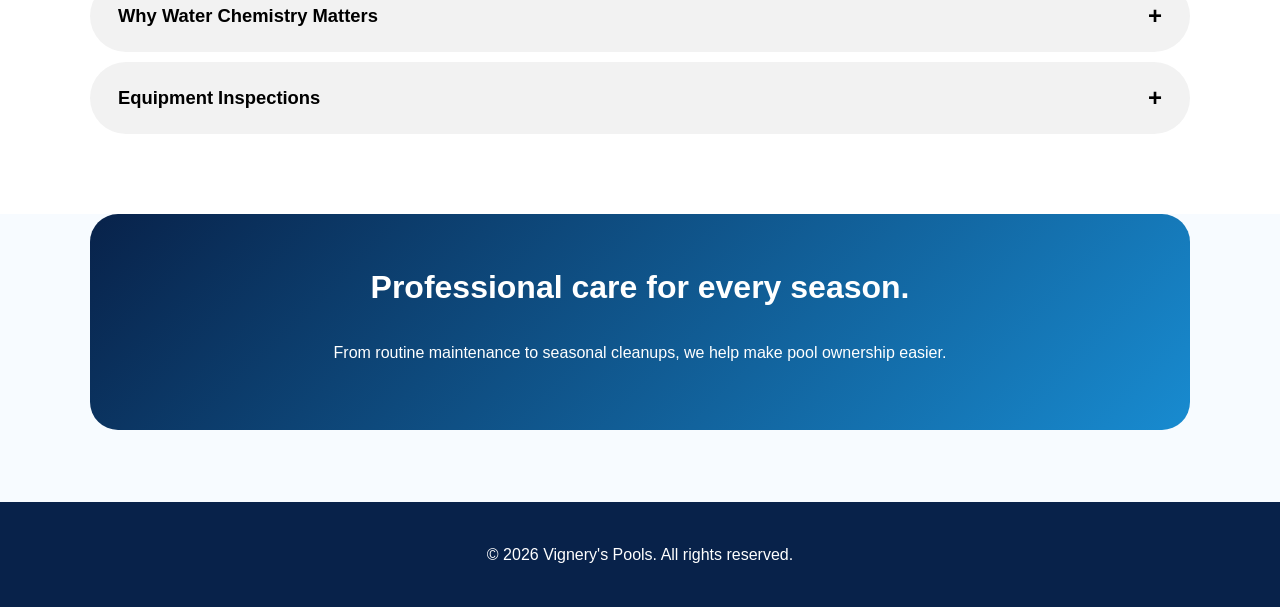
==== commit b7304e11: "Change button class for Request Service link" ====
--- a/index.html
+++ b/index.html
@@ -41,7 +41,7 @@
         <article class="card">
           <h3>Water Testing</h3>
           <p>Balanced water chemistry to help keep your pool safe, comfortable, and clean.</p>
-           <a class="button" href="contact.html">Request Service</a>
+           <a class="button2" href="contact.html">Request Service</a>
         </article>
         <article class="card">
           <h3>Equipment Checks</h3>
--- a/StyleV2.css
+++ b/StyleV2.css
@@ -285,6 +285,20 @@
   transition: transform 0.2s ease, background 0.2s ease;
 }
 
+.button2,
+button2 {
+  display: inline-block;
+  border: none;
+  background: var(--navy);
+  color: var(--white);
+  padding: 14px 24px;
+  border-radius: 999px;
+  font-weight: 800;
+  text-decoration: none;
+  cursor: pointer;
+  transition: transform 0.2s ease, background 0.2s ease;
+}
+
 .button:hover,
 button:hover {
   transform: translateY(-2px);
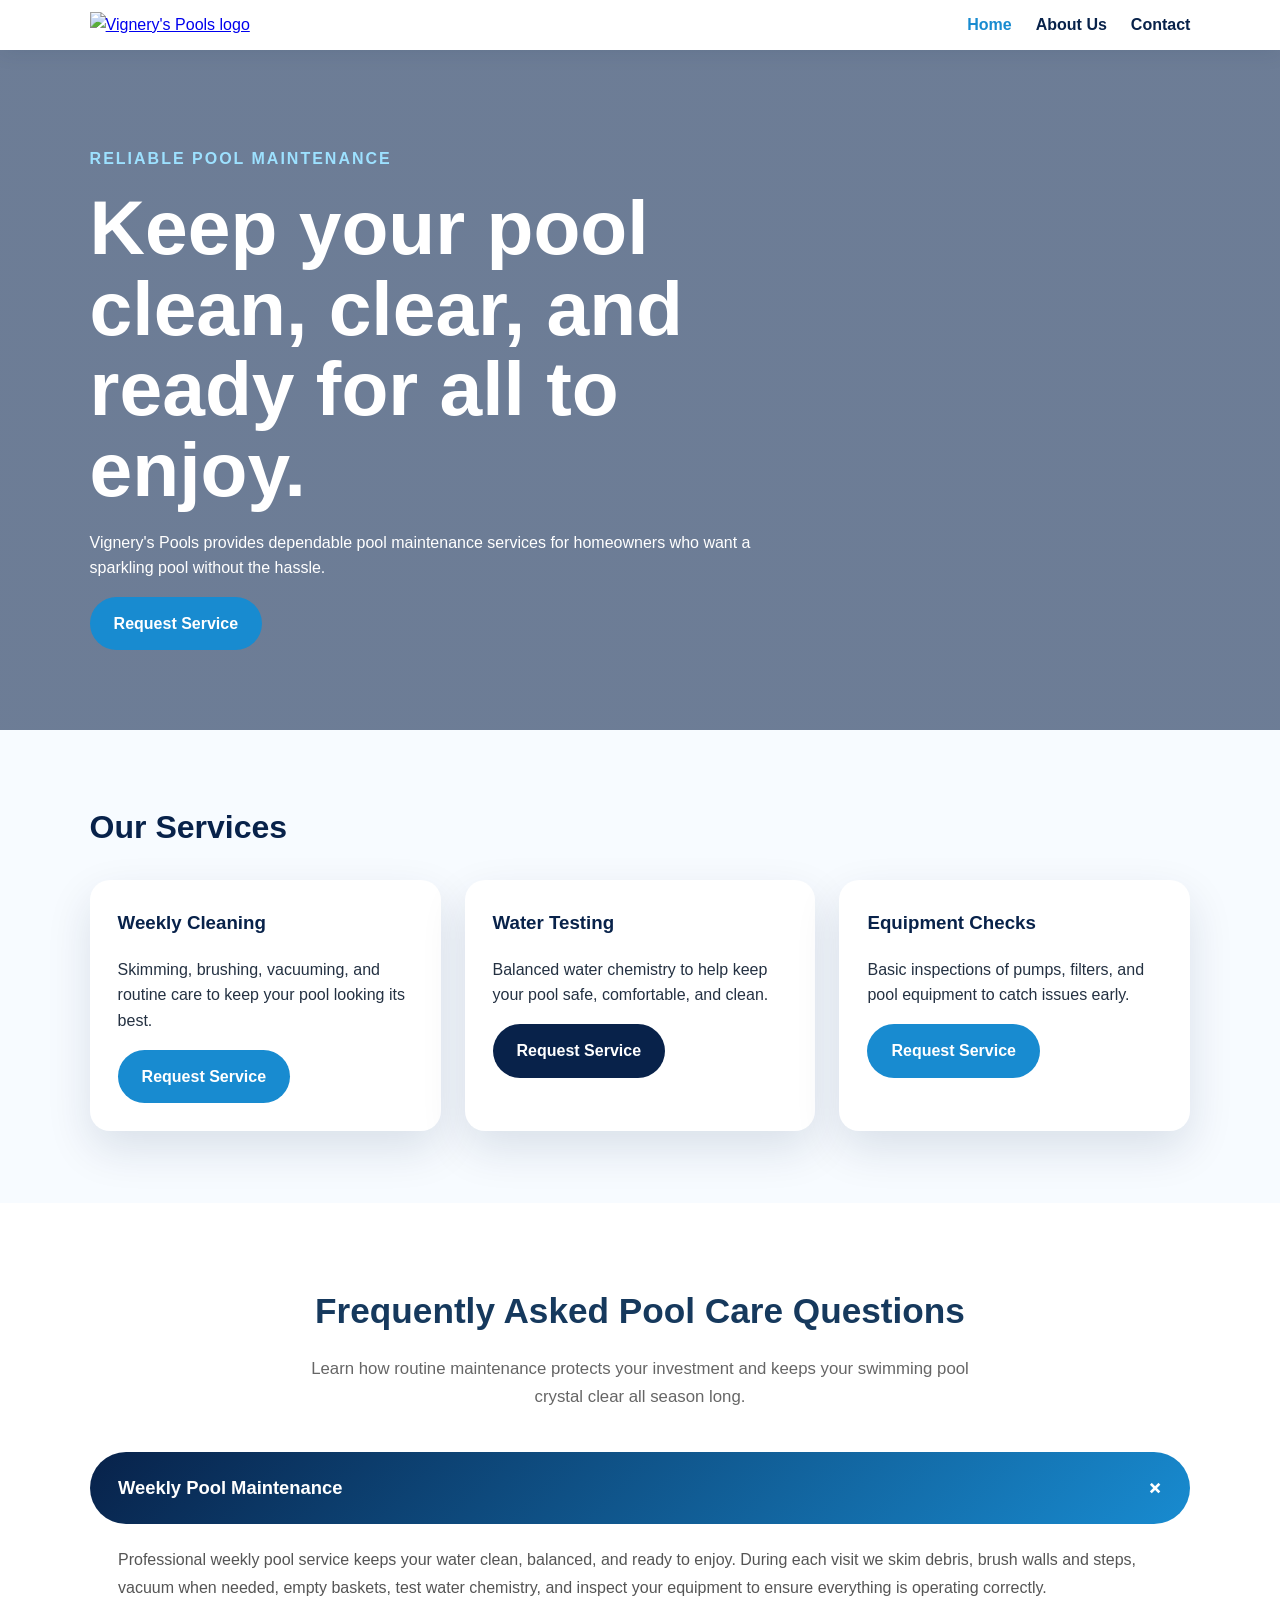
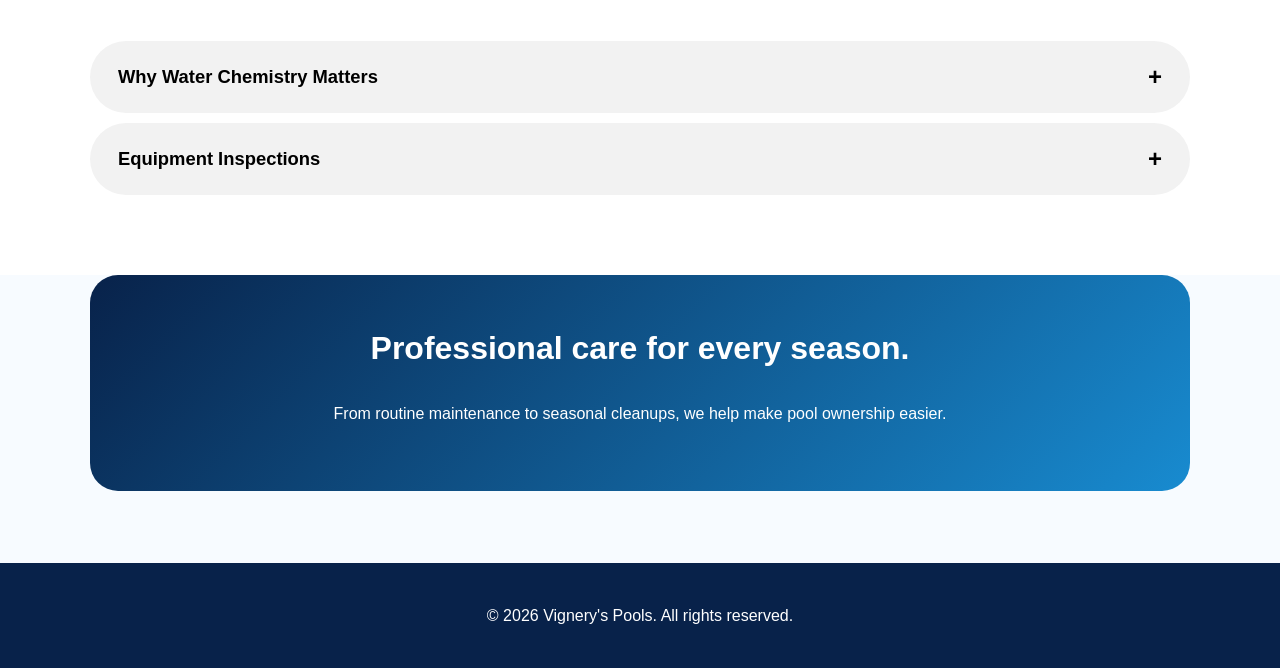
==== commit 1ddebaa1: "Update heading for pool maintenance message" ====
--- a/index.html
+++ b/index.html
@@ -22,7 +22,7 @@
     <section class="hero">
       <div class="hero-content">
         <p class="eyebrow">Reliable Pool Maintenance</p>
-        <h1>Keep your pool clean, clear, and ready to enjoy.</h1>
+        <h1>Keep your pool clean, clear, and ready for all to enjoy.</h1>
         <p>
           Vignery's Pools provides dependable pool maintenance services for homeowners who want a sparkling pool without the hassle.
         </p>
